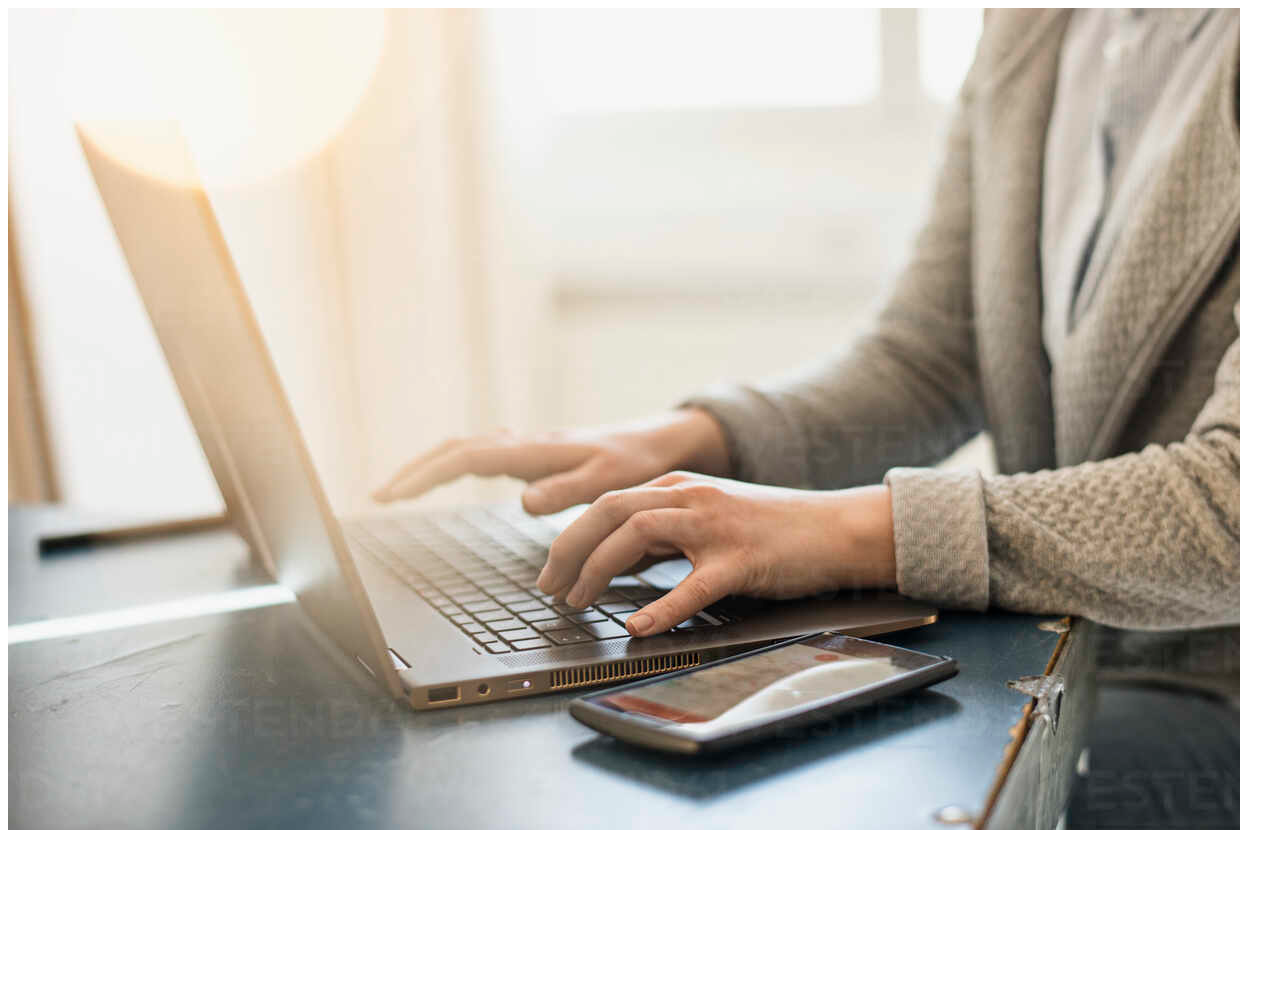
==== index.html @ b1fec3d3 "Add files via upload" ====
<!DOCTYPE html>
<html lang="en">
<head>
    <meta charset="UTF-8">
    <meta name="viewport" content="width=device-width, initial-scale=1.0">
    <title>Document</title>
</head>
<body>
    <image src="image.jpg"></image>
    <video src="video1.html"></video>
</body>
</html>
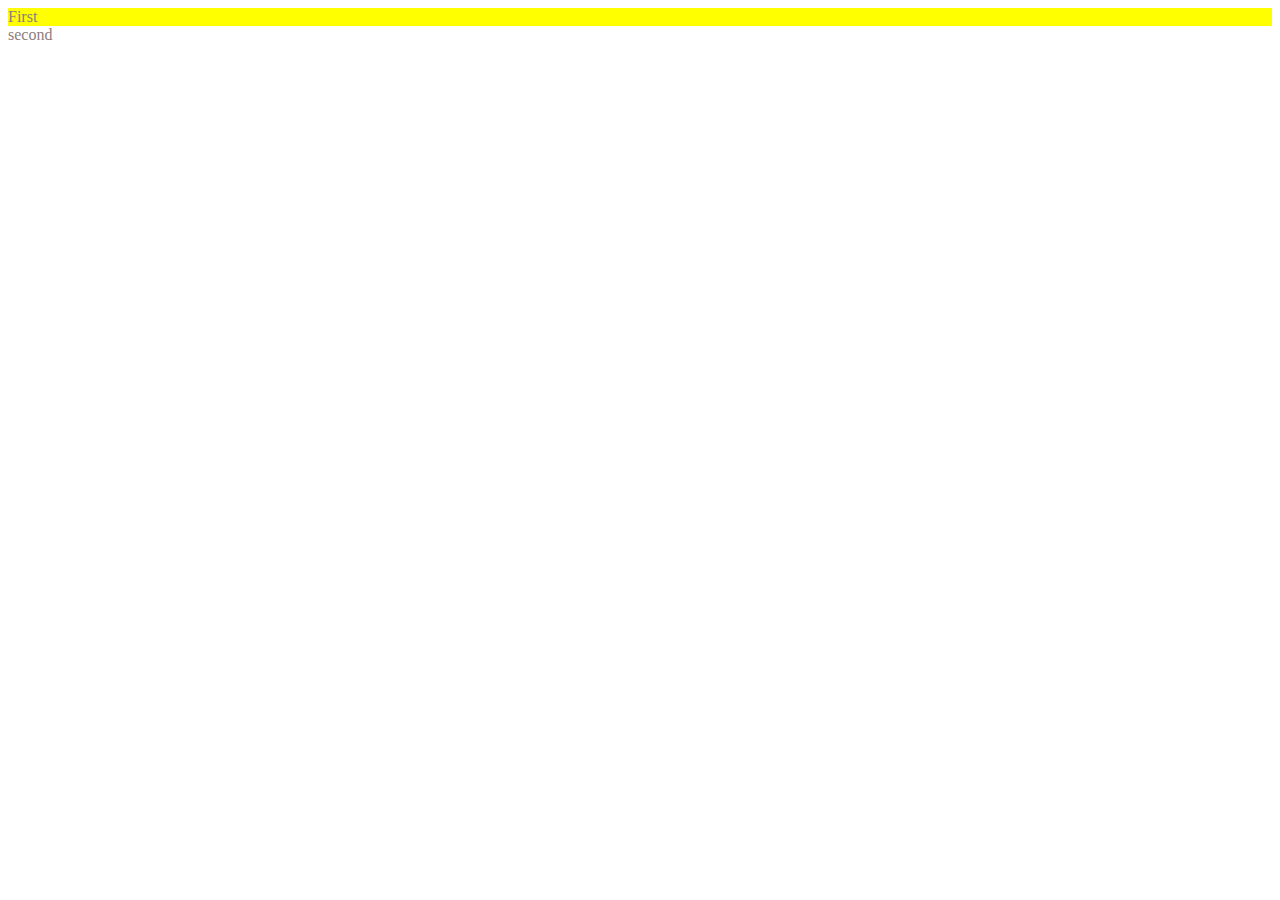
==== commit bf787764: "Add files via upload" ====
--- a/index.html
+++ b/index.html
@@ -3,10 +3,13 @@
 <head>
     <meta charset="UTF-8">
     <meta name="viewport" content="width=device-width, initial-scale=1.0">
-    <title>Document</title>
+    <title>Id and Classes - Html</title>
+    <link rel="stylesheet" href="style.css">
 </head>
 <body>
-    <image src="image.jpg"></image>
-    <video src="video1.html"></video>
+    <div id="firstt" class="red bg-yellow">First</div>
+    <div id="secondd" class="red">second</div>
+    <span class="red"></span>
+
 </body>
 </html>--- a/style.css
+++ b/style.css
@@ -0,0 +1,9 @@
+.red{
+    color: rgb(141, 126, 126);
+}
+.bg-yellow{
+    background-color: yellow;
+}
+#firstt{
+    /*background-color: red; */
+}